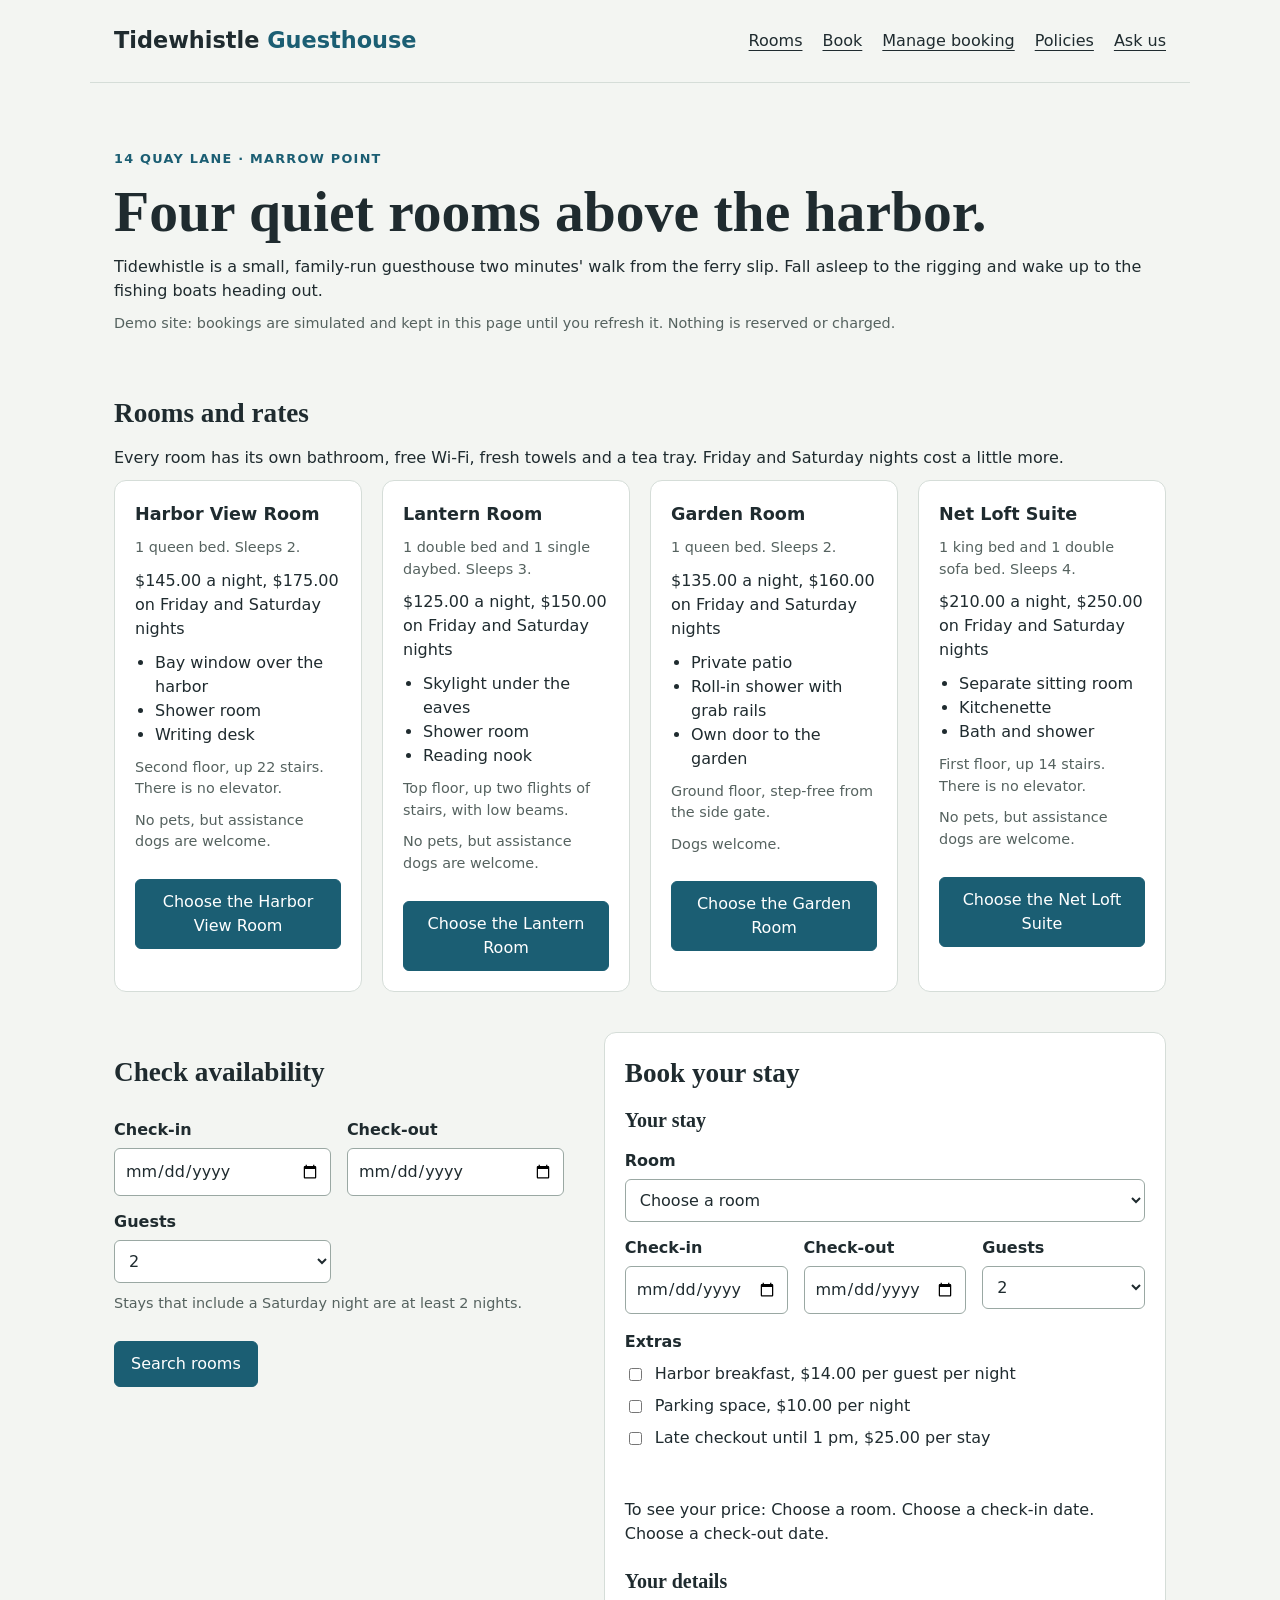
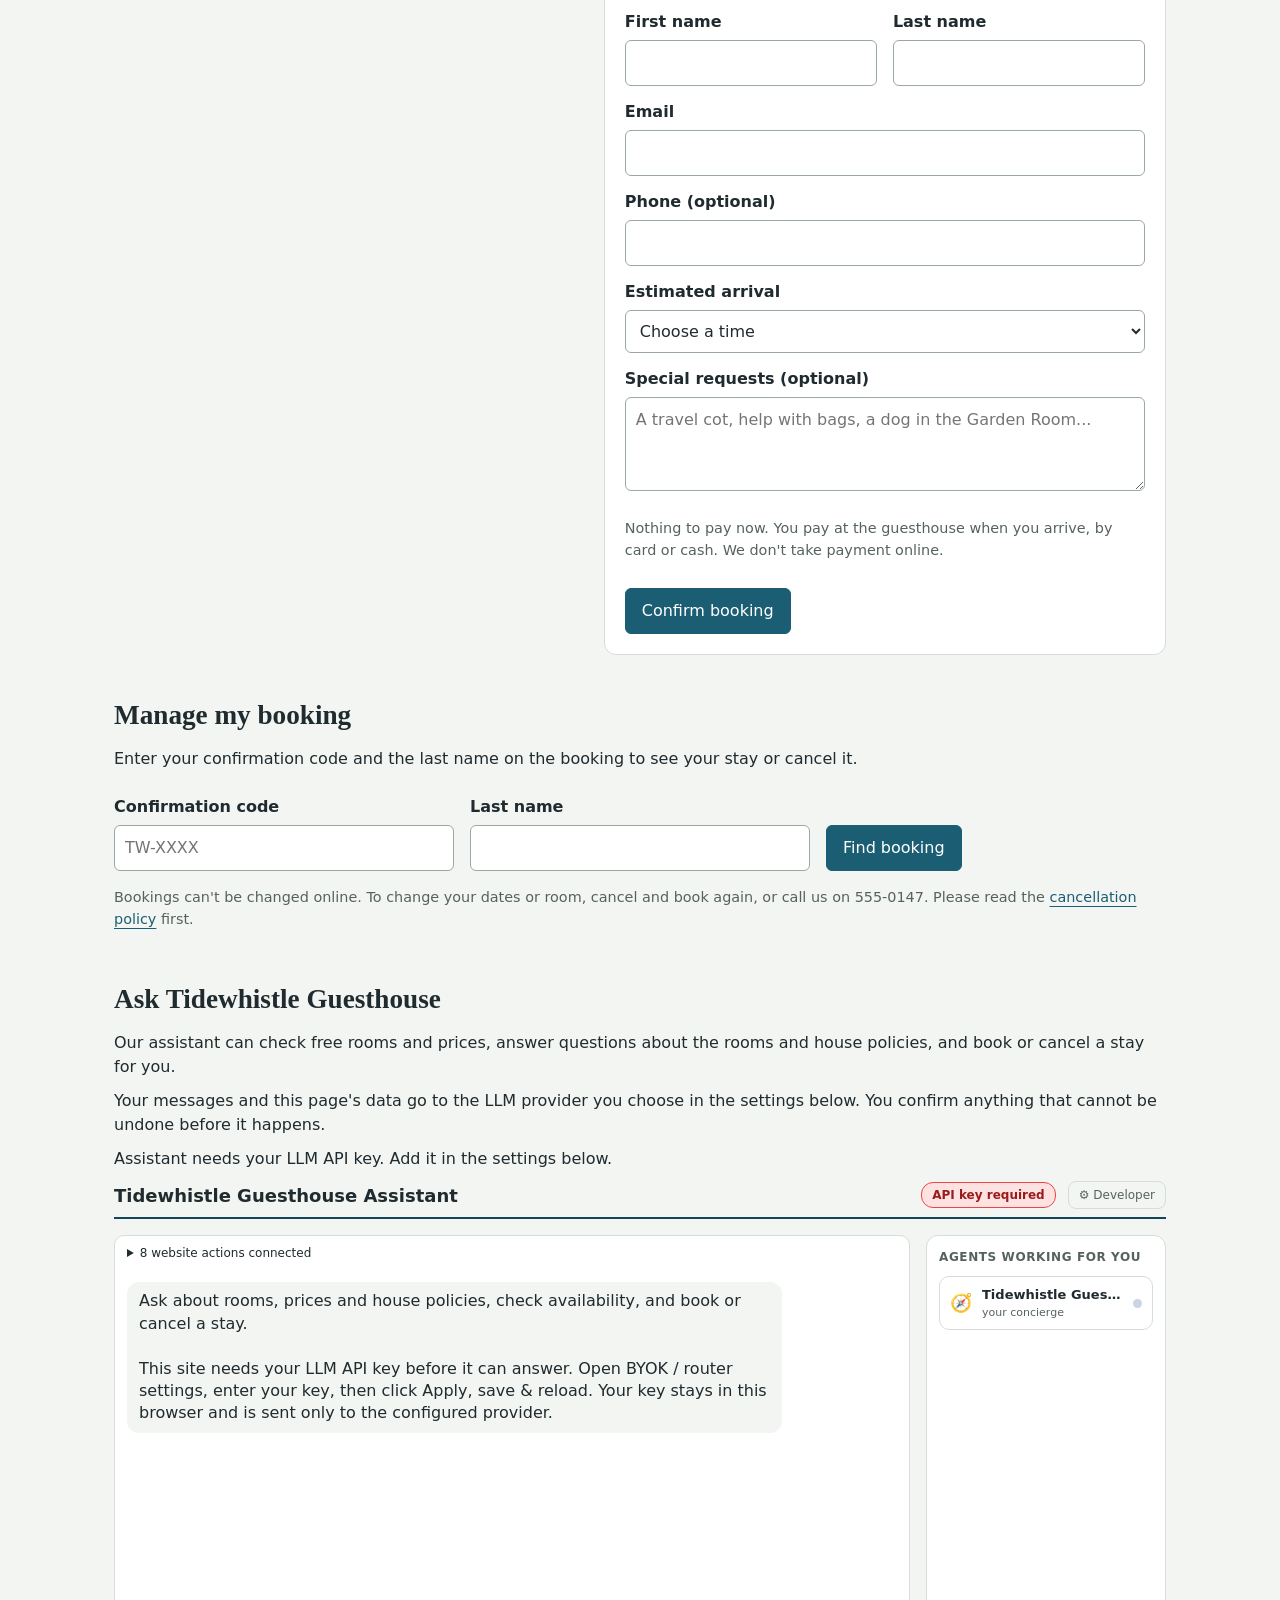
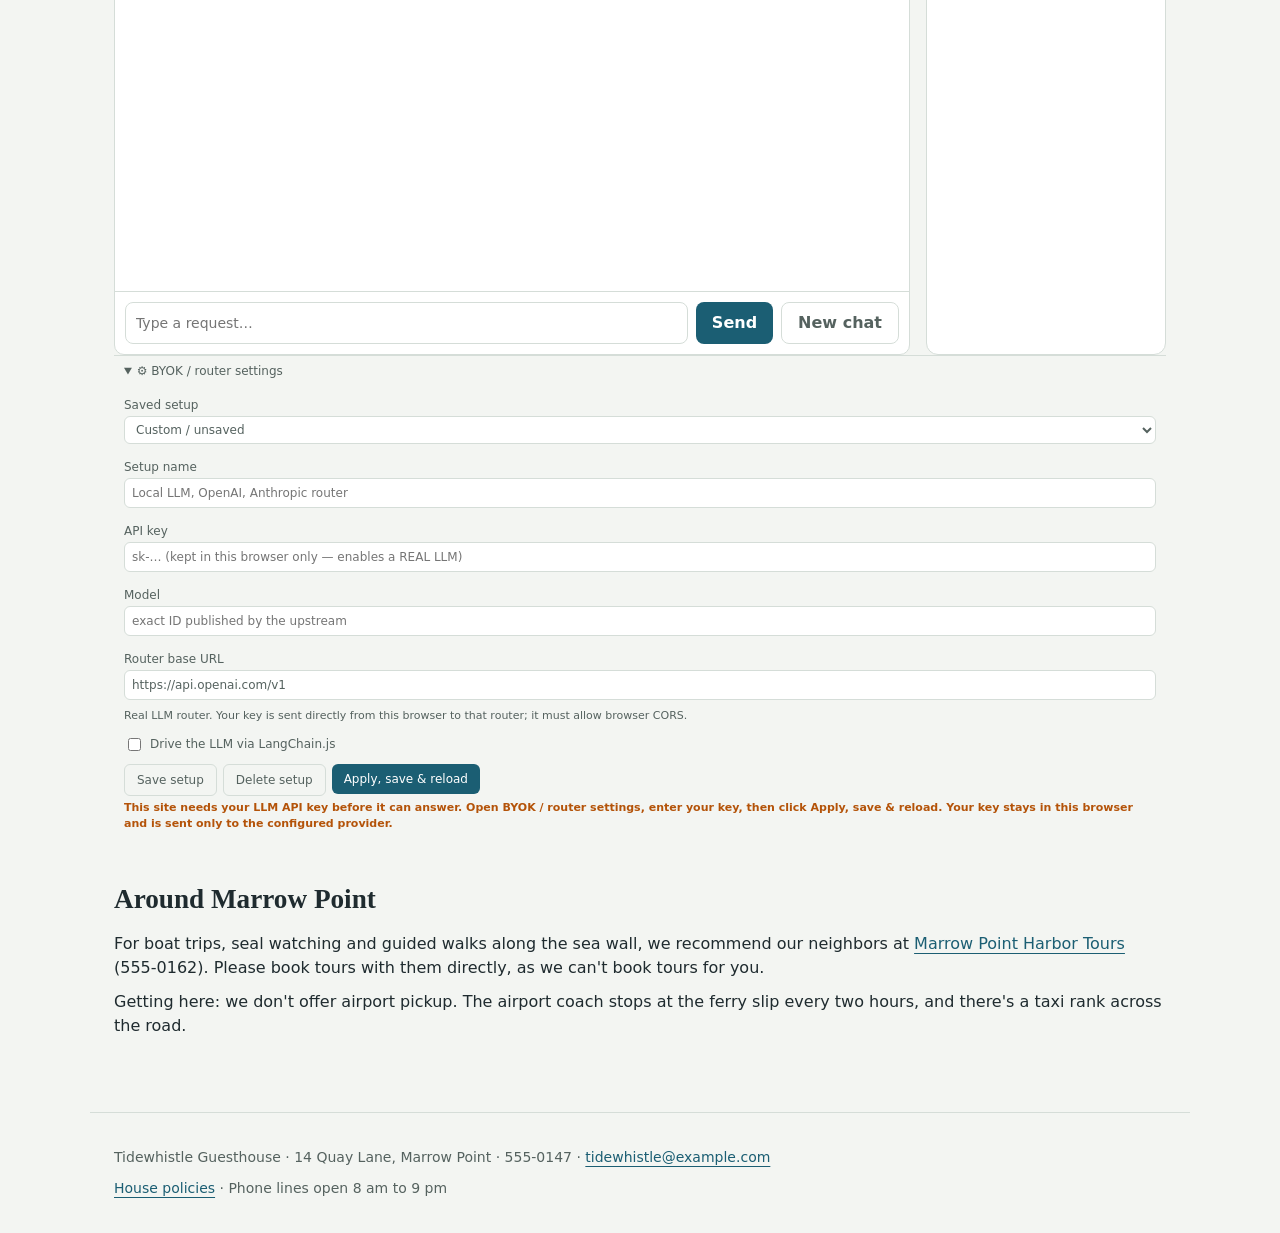
==== examples/guesthouse_agentified/index.html @ 0a8aceb9 "Add the guesthouse site agentified with the skill An agent made this by following skills/agentify-we" ====
<!doctype html>
<html lang="en">
  <head>
    <meta charset="utf-8">
    <meta name="viewport" content="width=device-width, initial-scale=1">
    <meta name="description" content="Tidewhistle Guesthouse has four rooms above the harbor in Marrow Point. Check availability and book your stay.">
    <title>Tidewhistle Guesthouse · Marrow Point</title>
    <link rel="icon" href="favicon.svg" type="image/svg+xml">
    <link rel="stylesheet" href="styles.css">
    <script type="module" src="js/app.js"></script>
    <script type="module" src="site.js"></script>
  </head>
  <body>
    <header>
      <a class="brand" href="index.html">Tidewhistle <span>Guesthouse</span></a>
      <nav aria-label="Main navigation">
        <a href="#rooms">Rooms</a>
        <a href="#availability">Book</a>
        <a href="#manage">Manage booking</a>
        <a href="policies.html">Policies</a>
        <a href="#assistant">Ask us</a>
      </nav>
    </header>
    <main>
      <section class="intro" aria-labelledby="welcome">
        <p class="eyebrow">14 Quay Lane · Marrow Point</p>
        <h1 id="welcome">Four quiet rooms above the harbor.</h1>
        <p id="about">Tidewhistle is a small, family-run guesthouse two minutes' walk from the ferry slip.
          Fall asleep to the rigging and wake up to the fishing boats heading out.</p>
        <p id="demo-note" class="note">Demo site: bookings are simulated and kept in this page until you refresh it.
          Nothing is reserved or charged.</p>
      </section>

      <section id="rooms" aria-labelledby="rooms-heading">
        <h2 id="rooms-heading">Rooms and rates</h2>
        <p id="rooms-note">Every room has its own bathroom, free Wi-Fi, fresh towels and a tea tray.
          Friday and Saturday nights cost a little more.</p>
        <div id="room-list" class="room-list"></div>
        <noscript><p>Please turn on JavaScript to see our rooms and book, or call us on 555-0147.</p></noscript>
      </section>

      <div class="booking-layout">
        <section id="availability" aria-labelledby="availability-heading">
          <h2 id="availability-heading">Check availability</h2>
          <form id="search-form" novalidate>
            <div class="field-row">
              <div class="field">
                <label for="search-checkIn">Check-in</label>
                <input id="search-checkIn" type="date" required>
              </div>
              <div class="field">
                <label for="search-checkOut">Check-out</label>
                <input id="search-checkOut" type="date" required>
              </div>
              <div class="field">
                <label for="search-guests">Guests</label>
                <select id="search-guests">
                  <option>1</option>
                  <option selected>2</option>
                  <option>3</option>
                  <option>4</option>
                </select>
              </div>
            </div>
            <p class="note">Stays that include a Saturday night are at least 2 nights.</p>
            <button type="submit">Search rooms</button>
          </form>
          <ul id="search-results" class="results"></ul>
        </section>

        <section id="booking" class="panel" aria-labelledby="booking-heading">
          <h2 id="booking-heading">Book your stay</h2>
          <form id="booking-form" novalidate>
            <fieldset id="stay-fields">
              <legend>Your stay</legend>
              <label for="book-roomId">Room</label>
              <select id="book-roomId" required>
                <option value="">Choose a room</option>
              </select>
              <div class="field-row">
                <div class="field">
                  <label for="book-checkIn">Check-in</label>
                  <input id="book-checkIn" type="date" required>
                </div>
                <div class="field">
                  <label for="book-checkOut">Check-out</label>
                  <input id="book-checkOut" type="date" required>
                </div>
                <div class="field">
                  <label for="book-guests">Guests</label>
                  <select id="book-guests">
                    <option>1</option>
                    <option selected>2</option>
                    <option>3</option>
                    <option>4</option>
                  </select>
                </div>
              </div>
              <fieldset id="book-extras" class="extras" tabindex="-1">
                <legend>Extras</legend>
              </fieldset>
            </fieldset>
            <div id="quote" class="quote"></div>
            <fieldset>
              <legend>Your details</legend>
              <div class="field-row">
                <div class="field">
                  <label for="book-firstName">First name</label>
                  <input id="book-firstName" autocomplete="given-name" maxlength="60" required>
                </div>
                <div class="field">
                  <label for="book-lastName">Last name</label>
                  <input id="book-lastName" autocomplete="family-name" maxlength="60" required>
                </div>
              </div>
              <label for="book-email">Email</label>
              <input id="book-email" type="email" autocomplete="email" maxlength="120" required>
              <label for="book-phone">Phone (optional)</label>
              <input id="book-phone" type="tel" autocomplete="tel" maxlength="20">
              <label for="book-arrival">Estimated arrival</label>
              <select id="book-arrival" required>
                <option value="">Choose a time</option>
              </select>
              <label for="book-requests">Special requests (optional)</label>
              <textarea id="book-requests" rows="3" maxlength="500"
                placeholder="A travel cot, help with bags, a dog in the Garden Room..."></textarea>
            </fieldset>
            <p id="payment-note" class="note">Nothing to pay now. You pay at the guesthouse when you arrive, by card or cash.
              We don't take payment online.</p>
            <button type="submit">Confirm booking</button>
          </form>
          <div id="confirmation" class="confirmation" tabindex="-1" hidden></div>
        </section>
      </div>

      <section id="manage" aria-labelledby="manage-heading">
        <h2 id="manage-heading">Manage my booking</h2>
        <p>Enter your confirmation code and the last name on the booking to see your stay or cancel it.</p>
        <form id="manage-form" class="field-row" novalidate>
          <div class="field">
            <label for="manage-code">Confirmation code</label>
            <input id="manage-code" autocomplete="off" maxlength="12" placeholder="TW-XXXX" required>
          </div>
          <div class="field">
            <label for="manage-lastName">Last name</label>
            <input id="manage-lastName" autocomplete="family-name" maxlength="60" required>
          </div>
          <div class="field">
            <button type="submit">Find booking</button>
          </div>
        </form>
        <div id="manage-result" class="manage-result" tabindex="-1"></div>
        <p id="changes-note" class="note">Bookings can't be changed online. To change your dates or room, cancel and book again,
          or call us on 555-0147. Please read the <a href="policies.html#cancellation">cancellation policy</a> first.</p>
      </section>

      <section id="assistant" class="assistant" aria-labelledby="assistant-heading">
        <h2 id="assistant-heading">Ask Tidewhistle Guesthouse</h2>
        <p>Our assistant can check free rooms and prices, answer questions about the rooms and house policies,
          and book or cancel a stay for you.</p>
        <p class="assistant-note">Your messages and this page's data go to the LLM provider you choose in the settings below. You confirm anything that cannot be undone before it happens.</p>
        <p id="assistant-status" role="status">Connecting the assistant… If this message stays, the assistant could not load. You can still use the page directly.</p>
        <div id="agent-app">
          <div data-ns-slot="header"></div>
          <div class="assistant-panels">
            <div data-ns-slot="chat"></div>
            <div data-ns-slot="agents"></div>
          </div>
          <div data-ns-slot="settings"></div>
        </div>
      </section>

      <section id="around" aria-labelledby="around-heading">
        <h2 id="around-heading">Around Marrow Point</h2>
        <p id="tours-note">For boat trips, seal watching and guided walks along the sea wall, we recommend our neighbors at
          <a href="https://harbortours.example.com/">Marrow Point Harbor Tours</a> (555-0162).
          Please book tours with them directly, as we can't book tours for you.</p>
        <p id="travel-note">Getting here: we don't offer airport pickup. The airport coach stops at the ferry slip every two hours,
          and there's a taxi rank across the road.</p>
      </section>
      <p id="status" class="visually-hidden" role="status" aria-live="polite"></p>
    </main>
    <footer>
      <p id="contact">Tidewhistle Guesthouse · 14 Quay Lane, Marrow Point · 555-0147 ·
        <a href="mailto:tidewhistle@example.com">tidewhistle@example.com</a></p>
      <p id="phone-hours"><a href="policies.html">House policies</a> · Phone lines open 8 am to 9 pm</p>
    </footer>
  </body>
</html>
---- examples/guesthouse_agentified/styles.css ----
:root {
  color-scheme: light;
  font-family: system-ui, sans-serif;
  color: #1f2b2f;
  background: #f3f5f2;
  line-height: 1.5;
}
* { box-sizing: border-box; }
body { margin: 0; }
header, main, footer { max-width: 1100px; margin: auto; padding: 24px; }
header { display: flex; align-items: center; justify-content: space-between; gap: 24px; border-bottom: 1px solid #d5ddd8; }
a { color: #1b5e73; text-underline-offset: 4px; }
.brand { font-size: 1.4rem; font-weight: 800; text-decoration: none; color: inherit; }
.brand span { color: #1b5e73; }
nav { display: flex; flex-wrap: wrap; gap: 8px 20px; }
nav a { color: inherit; }
nav a[aria-current="page"] { font-weight: 700; }
.intro { padding: 32px 0 8px; }
.eyebrow { font-size: .8rem; font-weight: 700; text-transform: uppercase; letter-spacing: .1em; color: #1b5e73; }
h1 { font-family: Georgia, serif; font-size: clamp(2.2rem, 6vw, 3.6rem); line-height: 1.1; margin: 12px 0; }
h2 { font-family: Georgia, serif; font-size: 1.7rem; margin: 40px 0 12px; }
h3 { margin: 0 0 6px; font-size: 1.1rem; }
p { margin: 10px 0; }
.note, .facts { color: #55625f; font-size: .9rem; }

/* Rooms */
.room-list { display: grid; grid-template-columns: repeat(auto-fill, minmax(240px, 1fr)); gap: 20px; }
.room, .panel, .results li, .manage-result:not(:empty) {
  padding: 20px; border: 1px solid #d5ddd8; border-radius: 12px; background: white;
}
.amenities { margin: 8px 0; padding-left: 20px; }

/* Forms */
.booking-layout { display: grid; grid-template-columns: minmax(0, 1fr) minmax(0, 1.25fr); gap: 40px; align-items: start; margin-top: 40px; }
/* Line the search heading up with the heading inside the padded panel. */
.booking-layout h2 { margin-top: 20px; }
.panel h2 { margin-top: 0; }
.field-row { display: grid; grid-template-columns: repeat(auto-fit, minmax(140px, 1fr)); gap: 0 16px; align-items: start; }
fieldset { margin: 0 0 20px; padding: 0; border: 0; }
legend { padding: 0; font-family: Georgia, serif; font-size: 1.25rem; font-weight: 700; }
.extras { margin-top: 16px; }
.extras legend { font-family: inherit; font-size: 1rem; }
label { display: block; margin: 14px 0 6px; font-weight: 600; }
.check { display: flex; gap: 10px; align-items: center; margin: 8px 0; font-weight: 400; }
input, select, textarea { width: 100%; padding: 10px; font: inherit; color: inherit; border: 1px solid #9aa8a3; border-radius: 6px; background: white; }
.check input { width: auto; }
textarea { resize: vertical; }
button { margin-top: 16px; padding: 10px 16px; font: inherit; color: white; border: 1px solid #1b5e73; border-radius: 6px; background: #1b5e73; cursor: pointer; }
button:hover { background: #134657; }
:focus-visible { outline: 3px solid #d08a2c; outline-offset: 3px; }
.field-error { margin: 6px 0 0; color: #a3261b; font-size: .9rem; font-weight: 600; }
[aria-invalid="true"] { border-color: #a3261b; }
/* Line the button up with the inputs beside it, below their labels. */
#manage-form button { margin-top: 44px; }

/* Results, price and bookings */
.results { display: grid; gap: 12px; padding: 0; list-style: none; }
.quote { margin: 0 0 20px; }
table { width: 100%; border-collapse: collapse; }
th, td { padding: 6px 4px; text-align: left; vertical-align: top; border-bottom: 1px solid #e1e7e3; }
th { border-bottom: 2px solid #c7d1cc; }
.quote td:last-child { text-align: right; white-space: nowrap; }
.quote tr:last-child td { font-weight: 700; border-bottom: 0; }
.confirmation { margin-top: 24px; padding: 20px; border: 1px solid #7da58b; border-radius: 12px; background: #eef6f0; }
.summary { display: grid; grid-template-columns: max-content 1fr; gap: 4px 16px; margin: 12px 0; }
.summary dt { font-weight: 600; }
.summary dd { margin: 0; overflow-wrap: anywhere; }
.manage-result { margin-top: 16px; }

/* Policies */
.toc { display: flex; flex-wrap: wrap; gap: 8px 16px; padding: 12px 0; border-block: 1px solid #d5ddd8; }
section > table { max-width: 640px; background: white; }

footer { margin-top: 40px; color: #55625f; font-size: .875rem; border-top: 1px solid #d5ddd8; }
.visually-hidden { position: absolute; width: 1px; height: 1px; margin: -1px; padding: 0; overflow: hidden; clip-path: inset(50%); white-space: nowrap; }
[hidden] { display: none !important; }
@media (max-width: 760px) {
  header, main, footer { padding: 18px; }
  header { flex-direction: column; align-items: start; gap: 12px; }
  .booking-layout { grid-template-columns: 1fr; gap: 0; }
  /* Give the Find booking button its own row, with space above it. */
  #manage-form .field:last-child { grid-column: 1 / -1; }
  #manage-form button { margin-top: 16px; }
}

/* Assistant layout, from the agentify-website skill, in the site's colors. */
.assistant { margin-top: 48px; }

/* The runtime reads these variables for its chat, settings and agent panels.
   The chat background below also uses --ns-bg. --ns-accent also colors a Send button
   with white text, so it uses the dark teal, not the orange focus color. */
#agent-app {
  --ns-font: system-ui, sans-serif;
  --ns-bg: #ffffff;
  --ns-fg: #1f2b2f;
  --ns-primary: #1b5e73;
  --ns-accent: #134657;
  --ns-border: #d5ddd8;
  --ns-panelbg: #ffffff;
  --ns-msgbg: #f3f5f2;
  --ns-muted: #55625f;
}

.assistant-panels {
  display: grid;
  grid-template-columns: minmax(0, 1fr) 240px;
  gap: 16px;
  margin-top: 16px;
}

/* Set the height once the runtime has mounted the chat, so a failed load leaves no
   empty box. */
#agent-app.ns-composed-app [data-ns-slot="chat"] { height: 720px; }
/* The runtime gives the chat no background of its own. Keep --ns-msgbg different from
   --ns-bg, or bot replies lose their bubble. */
#agent-app .ns-chat { background: var(--ns-bg); }

/* Site-wide form rules often stretch the runtime's own controls. Undo them here. */
#agent-app input[type="checkbox"],
#agent-app input[type="radio"] { width: auto; }
#agent-app .ns-header { flex-wrap: wrap; }
/* Site label rules add margins and bold text, and the inputs inside the labels inherit
   the weight. */
#agent-app .ns-settings-body label { margin: 4px 0; font-weight: 400; }
/* Chat forms label radio groups with a legend, so site legend fonts would reach them. */
#agent-app .ns-w-label { font-family: inherit; }
/* Site label rules add margins to chat form fields and make their options bold. */
#agent-app .ns-widget label { margin: 0; }
#agent-app .ns-w-radio label,
#agent-app .ns-w-multi label,
#agent-app .ns-w-toggle { font-weight: 400; }
/* The runtime sizes radio and multi-choice options but not the checkbox label. */
#agent-app .ns-w-toggle { font-size: 13px; }
/* The runtime spaces its buttons with gap. A site's button margin pushes Send below the input. */
#agent-app button { margin: 0; }
/* Chat choices are buttons with a light background. A site's button color can hide their
   titles. */
#agent-app .ns-w-choice { color: var(--ns-fg); }
/* A site's button:hover background also reaches the runtime's plain buttons, behind
   their dark text. Keep the runtime's own backgrounds. */
#agent-app .ns-devtoggle:not(.on):hover,
#agent-app .ns-modal-close:hover { background: transparent; }
#agent-app .ns-w-choice:disabled:hover { background: #fafbfc; }

/* site.js and the runtime add their confirmation dialogs to <body>, outside #agent-app.
   Site h2 rules reach the heading, and the two buttons touch. */
body > dialog h2 { margin: 0 0 12px; font: 700 1.25em system-ui, sans-serif; }
body > dialog button + button { margin-left: 8px; }
/* site.js's dialog: the details in two columns, and a plain decline button, so the two
   choices do not look the same. */
.assistant-review { max-width: 640px; width: 85%; max-height: 85vh; overflow: auto; border: 1px solid #888; border-radius: 12px; padding: 24px; font: 16px system-ui, sans-serif; }
.assistant-review dl { display: grid; grid-template-columns: fit-content(40%) 1fr; gap: 4px 16px; margin: 12px 0; }
.assistant-review dt { font-weight: 600; }
.assistant-review dd { margin: 0; overflow-wrap: anywhere; }
.assistant-review details { margin: 12px 0; }
.assistant-review pre { white-space: pre-wrap; overflow-wrap: anywhere; }
.assistant-review .assistant-decline { background: transparent; color: inherit; border: 1px solid currentColor; }

@media (max-width: 760px) {
  .assistant-panels { grid-template-columns: 1fr; }
}
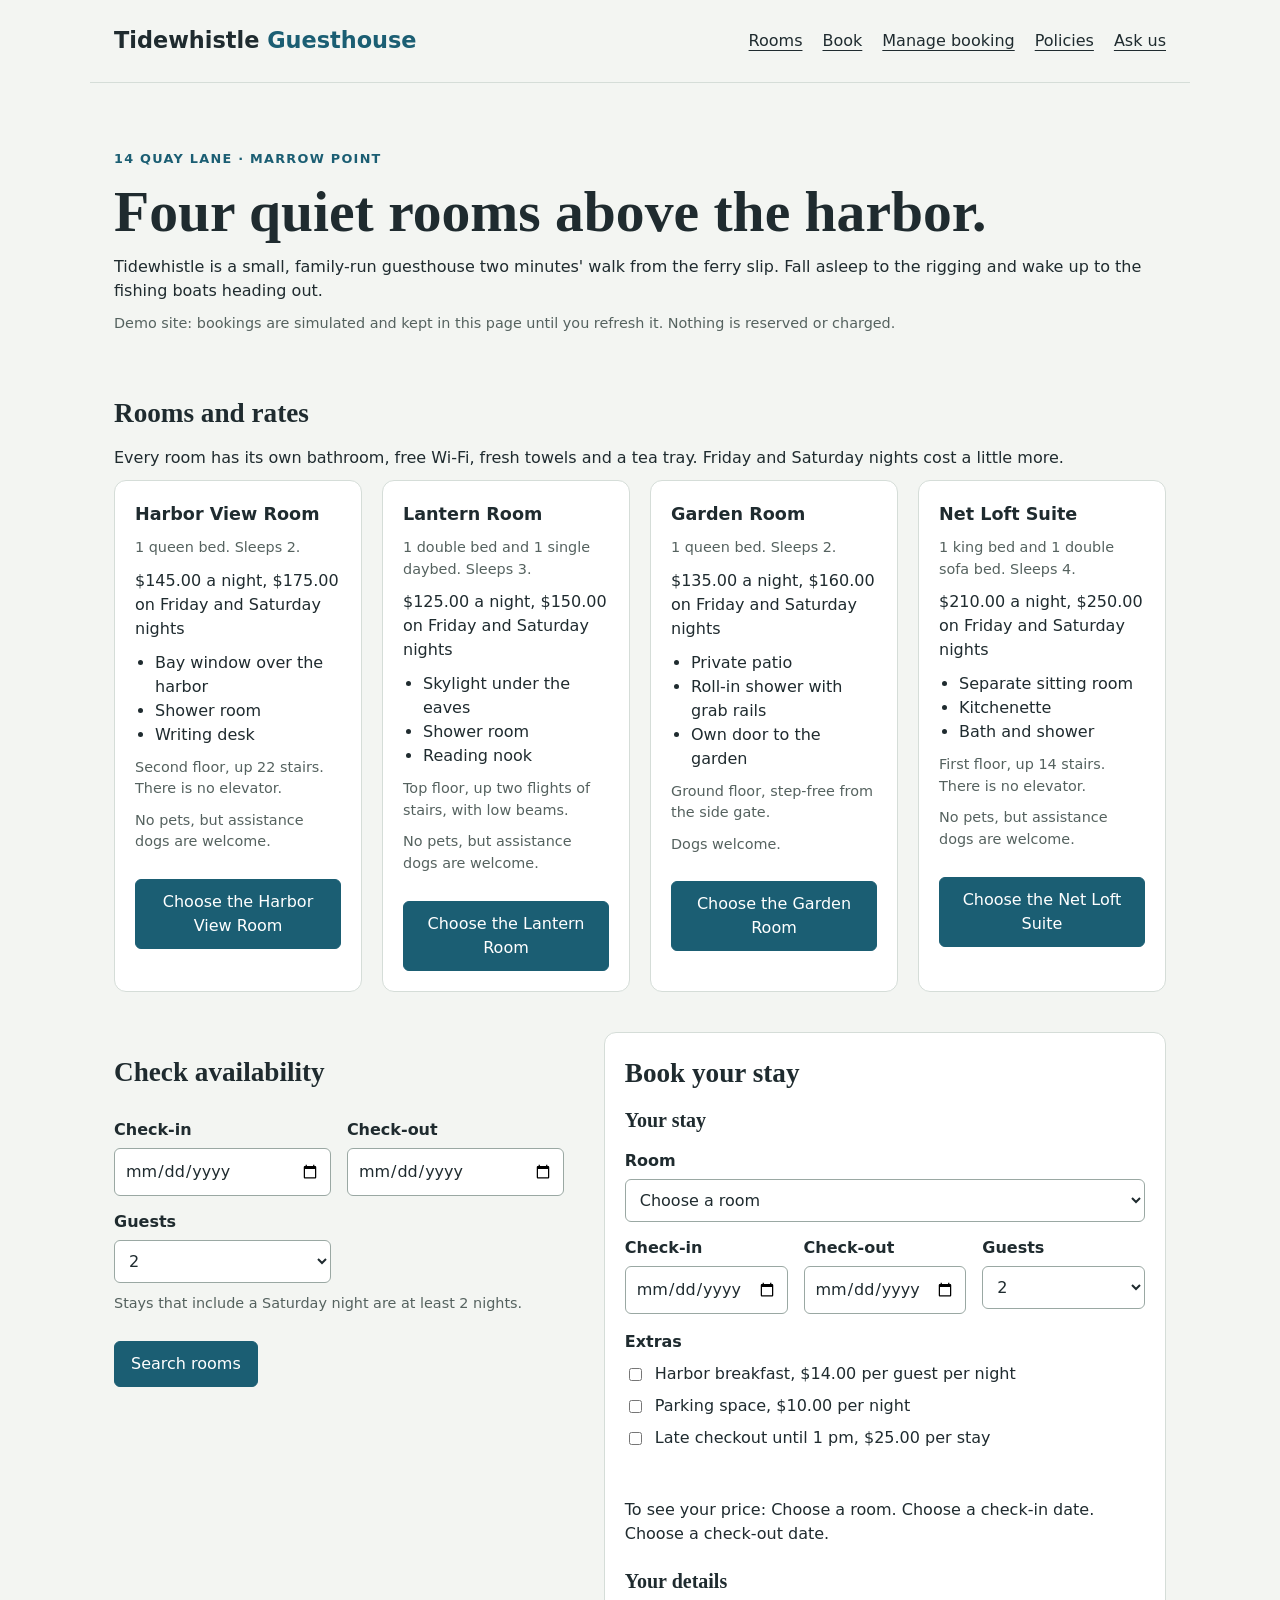
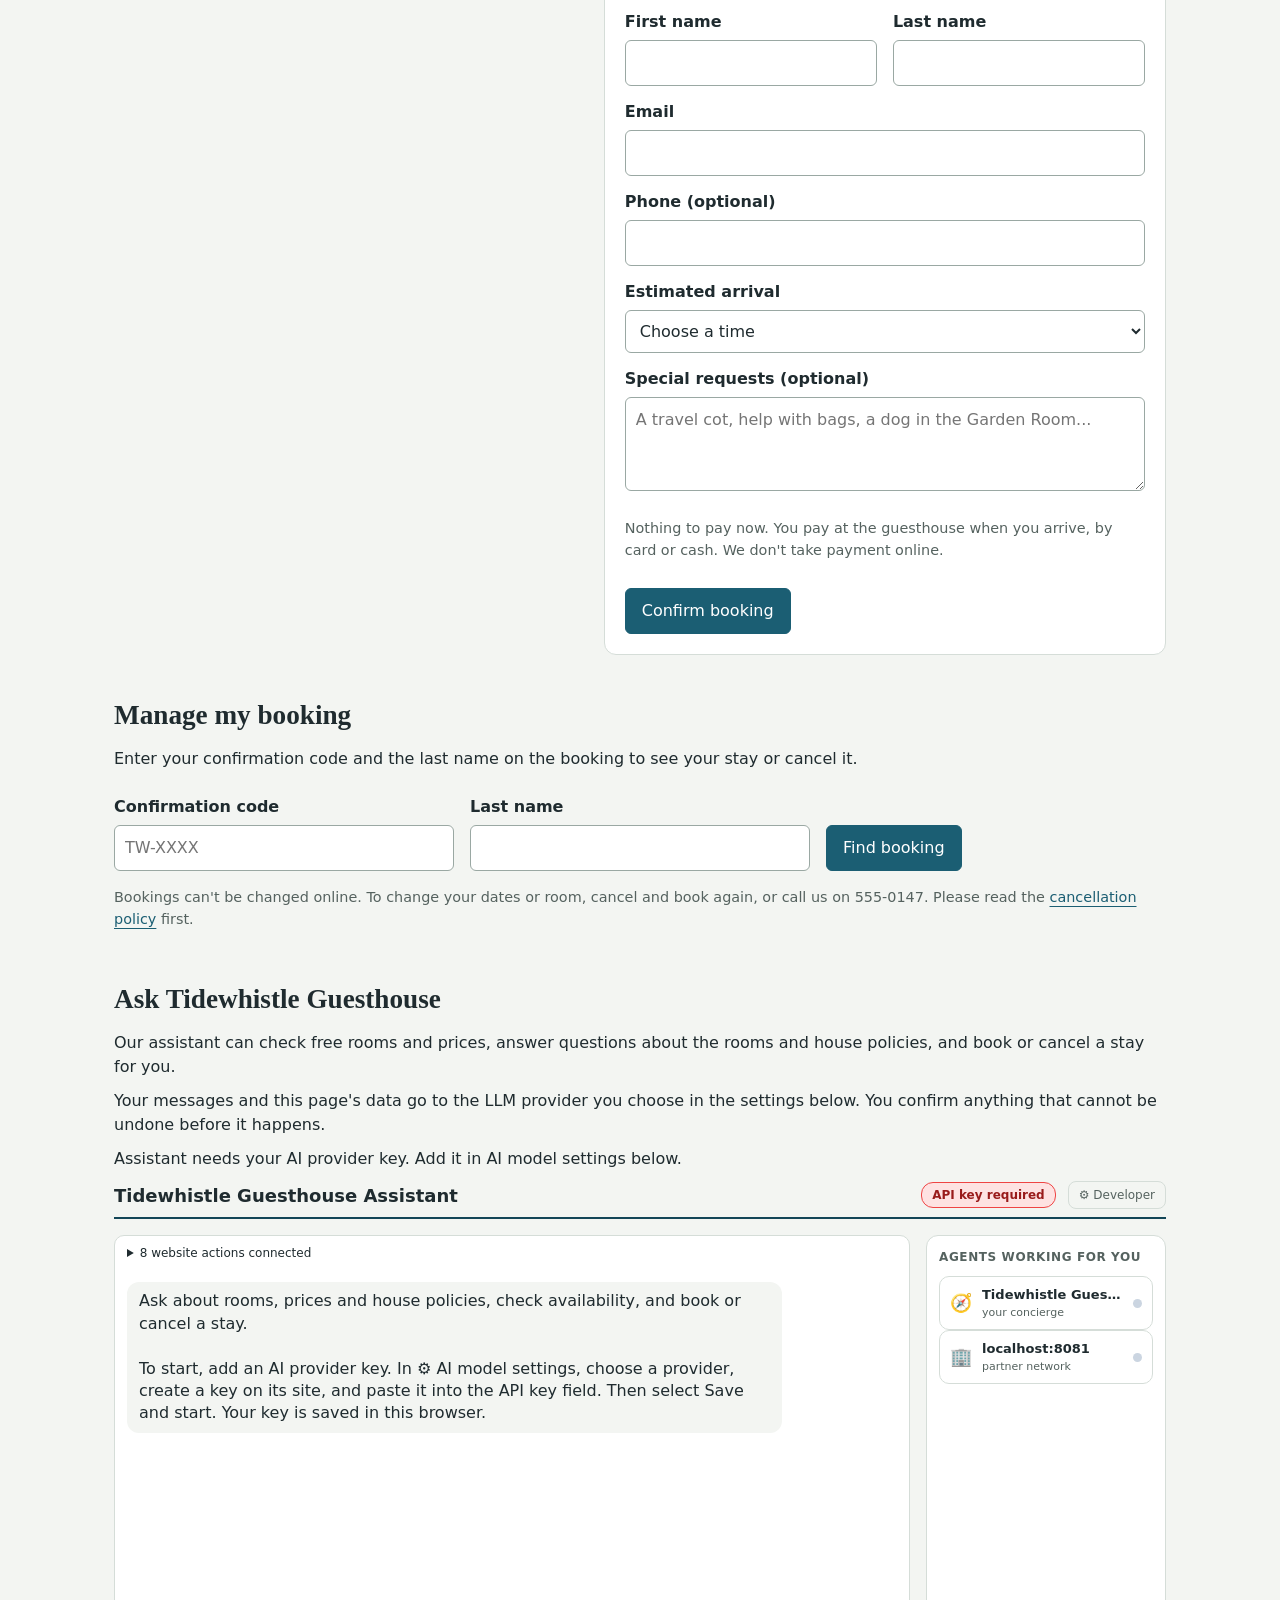
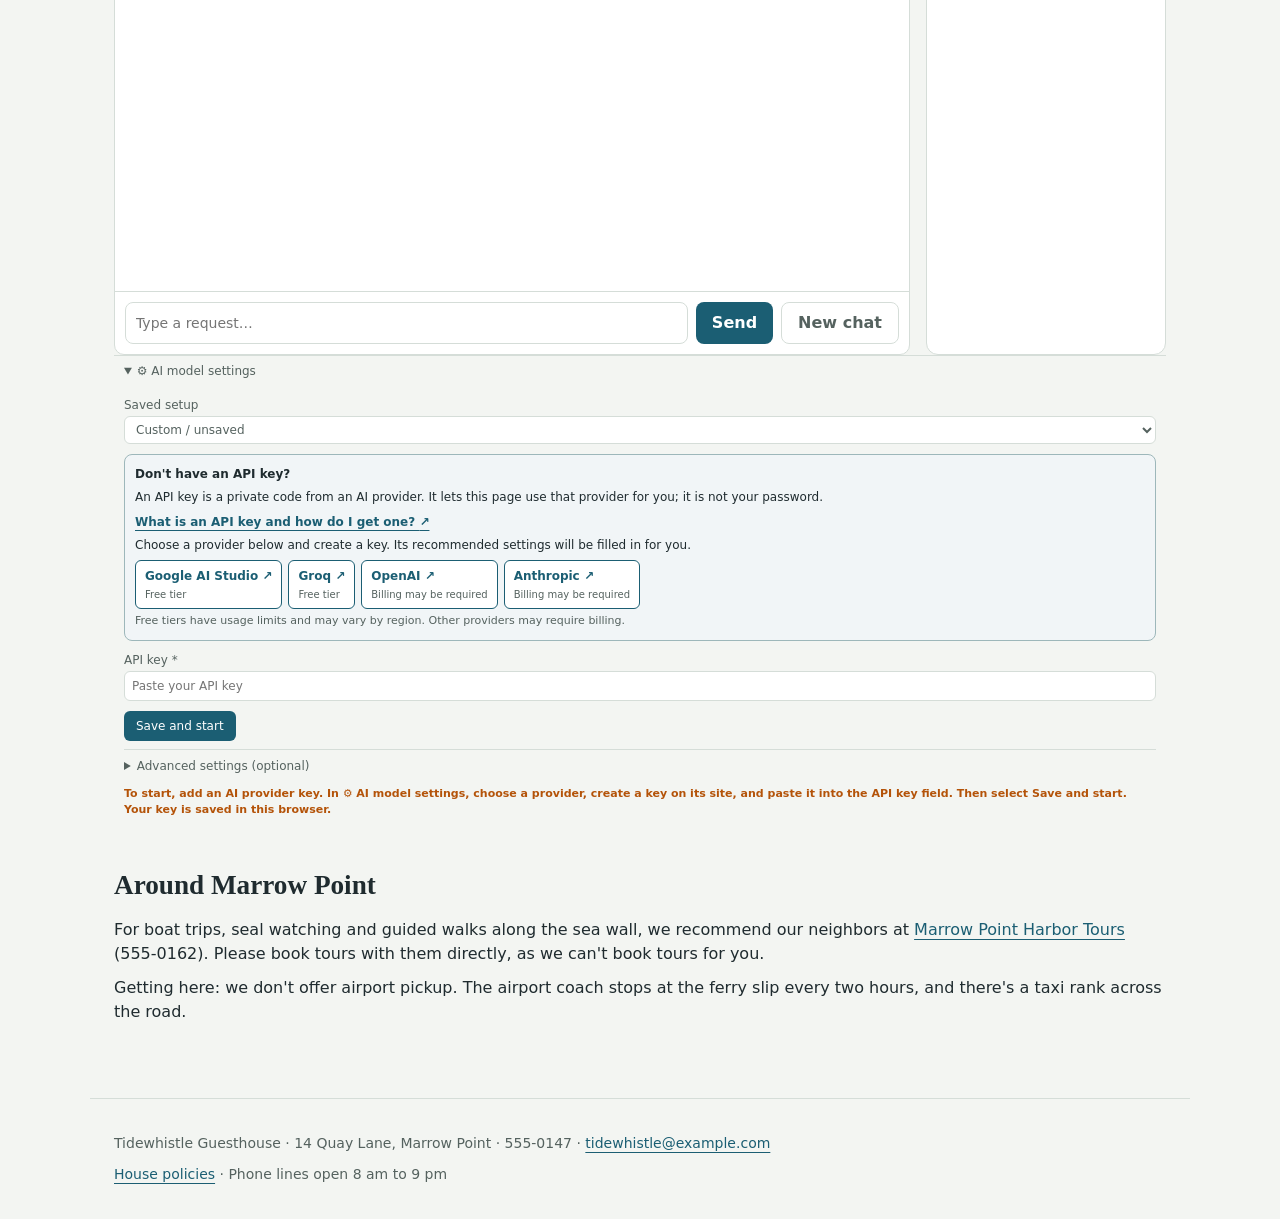
==== commit da94b638: "Publish a facts network for calling sites A called partner could only say what it offers, because it" ====
--- a/examples/guesthouse_agentified/index.html
+++ b/examples/guesthouse_agentified/index.html
@@ -25,7 +25,7 @@
       <section class="intro" aria-labelledby="welcome">
         <p class="eyebrow">14 Quay Lane · Marrow Point</p>
         <h1 id="welcome">Four quiet rooms above the harbor.</h1>
-        <p id="about">Tidewhistle is a small, family-run guesthouse two minutes' walk from the ferry slip.
+        <p id="about" data-agent-facts="about">Tidewhistle is a small, family-run guesthouse two minutes' walk from the ferry slip.
           Fall asleep to the rigging and wake up to the fishing boats heading out.</p>
         <p id="demo-note" class="note">Demo site: bookings are simulated and kept in this page until you refresh it.
           Nothing is reserved or charged.</p>
@@ -33,7 +33,7 @@
 
       <section id="rooms" aria-labelledby="rooms-heading">
         <h2 id="rooms-heading">Rooms and rates</h2>
-        <p id="rooms-note">Every room has its own bathroom, free Wi-Fi, fresh towels and a tea tray.
+        <p id="rooms-note" data-agent-facts="rooms">Every room has its own bathroom, free Wi-Fi, fresh towels and a tea tray.
           Friday and Saturday nights cost a little more.</p>
         <div id="room-list" class="room-list"></div>
         <noscript><p>Please turn on JavaScript to see our rooms and book, or call us on 555-0147.</p></noscript>
@@ -175,15 +175,15 @@
         <p id="tours-note">For boat trips, seal watching and guided walks along the sea wall, we recommend our neighbors at
           <a href="https://harbortours.example.com/">Marrow Point Harbor Tours</a> (555-0162).
           Please book tours with them directly, as we can't book tours for you.</p>
-        <p id="travel-note">Getting here: we don't offer airport pickup. The airport coach stops at the ferry slip every two hours,
+        <p id="travel-note" data-agent-facts="getting here">Getting here: we don't offer airport pickup. The airport coach stops at the ferry slip every two hours,
           and there's a taxi rank across the road.</p>
       </section>
       <p id="status" class="visually-hidden" role="status" aria-live="polite"></p>
     </main>
     <footer>
-      <p id="contact">Tidewhistle Guesthouse · 14 Quay Lane, Marrow Point · 555-0147 ·
+      <p id="contact" data-agent-facts="contact">Tidewhistle Guesthouse · 14 Quay Lane, Marrow Point · 555-0147 ·
         <a href="mailto:tidewhistle@example.com">tidewhistle@example.com</a></p>
-      <p id="phone-hours"><a href="policies.html">House policies</a> · Phone lines open 8 am to 9 pm</p>
+      <p id="phone-hours" data-agent-facts="phone hours"><a href="policies.html">House policies</a> · Phone lines open 8 am to 9 pm</p>
     </footer>
   </body>
 </html>
--- a/examples/guesthouse_agentified/styles.css
+++ b/examples/guesthouse_agentified/styles.css
@@ -141,11 +141,25 @@
 #agent-app .ns-devtoggle:not(.on):hover,
 #agent-app .ns-modal-close:hover { background: transparent; }
 #agent-app .ns-w-choice:disabled:hover { background: #fafbfc; }
+/* The runtime's message rule hides the partner consent card's own background, and its
+   Decline label then has too little contrast. */
+#agent-app .ns-consent { background: #fffbeb; }
+/* While a consent card waits, the status line above it already says "Contacting", though
+   nothing has been sent. Hide it until the visitor answers. */
+#agent-app .ns-msgs:has(.ns-consent-actions) > .ns-turn-status { display: none; }
+/* Long links in a reply would run out of the bubble on a phone. "anywhere" would also
+   let the consent card's buttons shrink and split their labels. */
+#agent-app .ns-msg { overflow-wrap: break-word; }
+/* On a phone the consent card is too narrow for its three buttons in one row, and
+   "Always allow" breaks onto two lines. Keep each label whole and wrap the row. */
+#agent-app .ns-consent-actions { flex-wrap: wrap; }
+#agent-app .ns-consent-actions button { white-space: nowrap; }
 
 /* site.js and the runtime add their confirmation dialogs to <body>, outside #agent-app.
-   Site h2 rules reach the heading, and the two buttons touch. */
+   Site h2 rules reach the heading, and the two buttons touch. A right margin keeps
+   wrapped buttons lined up on the left. */
 body > dialog h2 { margin: 0 0 12px; font: 700 1.25em system-ui, sans-serif; }
-body > dialog button + button { margin-left: 8px; }
+body > dialog button { margin-right: 8px; }
 /* site.js's dialog: the details in two columns, and a plain decline button, so the two
    choices do not look the same. */
 .assistant-review { max-width: 640px; width: 85%; max-height: 85vh; overflow: auto; border: 1px solid #888; border-radius: 12px; padding: 24px; font: 16px system-ui, sans-serif; }
@@ -158,4 +172,7 @@
 
 @media (max-width: 760px) {
   .assistant-panels { grid-template-columns: 1fr; }
+  /* On a phone, each detail goes under its label, so an email is not split. */
+  .assistant-review dl { grid-template-columns: 1fr; gap: 0; }
+  .assistant-review dd { margin-bottom: 8px; }
 }
